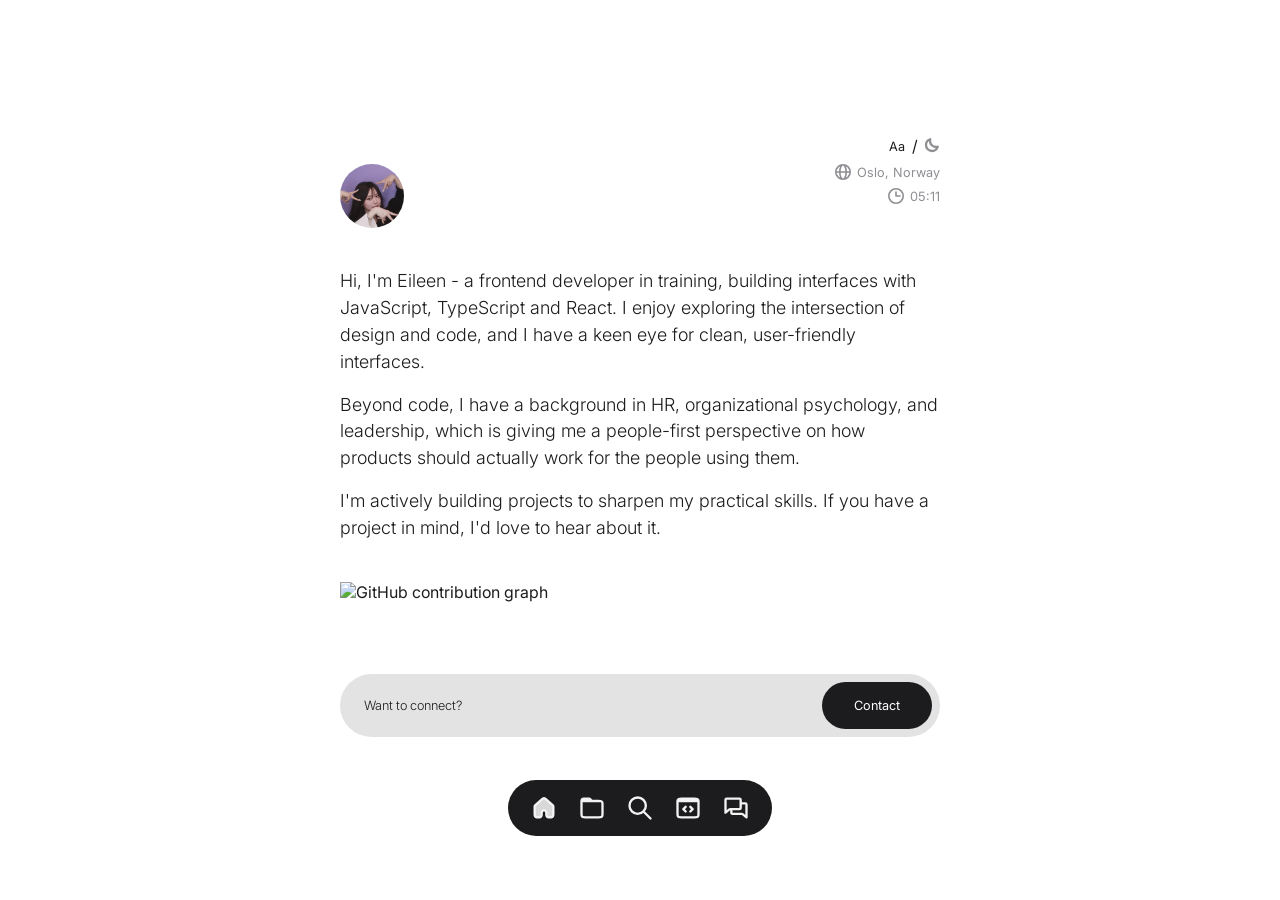
==== index.html @ 01916fe5 "Initial commit: portfolio structure with HTML, CSS and JS" ====
<!DOCTYPE html>
<html lang="en">
<head>
    <meta charset="UTF-8">
    <meta name="viewport" content="width=device-width, initial-scale=1.0">
    <title>@Eileenkim</title>

    <link rel="stylesheet" href="assets/css/reset.css">
    <link rel="stylesheet" href="assets/css/variables.css">
    <link rel="stylesheet" href="assets/css/fonts.css">
    <link rel="stylesheet" href="assets/css/style.css">
</head>
<body>
    <div class="utility-toggle">
        <button id="toggle-lang" class="toggle-btn">Aa</button>
        <span class="toggle-divider">/</span>
        <button id="toggle-theme" class="toggle-btn">
            <img src="assets/icons/moon.svg" alt="Dark Mode">
        </button>
    </div>
    <header class="profile-header">
        <img src="assets/images/profile-pic.png" class="avatar" alt="Eileen Kim">

        <div class="meta">
            <div class="meta-location">
                <img src="assets/icons/globe.svg" class="profile-header-icon" alt="">
                <span>Oslo, Norway</span>
            </div>

            <div class="meta-clock">
                <img src="assets/icons/clock.svg" class="profile-header-icon" alt="">
                <time id="oslo-time"></time>
            </div>
        </div>
    </header>

    <main>
        <section class="text-section">
            <p>
                Hi, I'm Eileen - a frontend developer in training, building interfaces with JavaScript, TypeScript and React. I enjoy exploring the intersection of design and code, and I have a keen eye for clean, user-friendly interfaces.
            </p>

            <p>
                Beyond code, I have a background in HR, organizational psychology, and leadership, which is giving me a people-first perspective on how products should actually work for the people using them.
            </p>
                
            <p>
                I'm actively building projects to sharpen my practical skills. If you have a project in mind, I'd love to hear about it.
            </p>
        </section>

        <section class="github-section">
            <img src="https://ghchart.rshah.org/eileenkim-0" alt="GitHub contribution graph">
        </section>

        <section class="contact-cta">
            <p>Want to connect?</p>
            <button class="cta-button" id="copy-mail">Contact</button>
        </section>
    </main>

    <nav class="bottom-nav">
        <a href="index.html" class="nav-item">
            <img src="assets/icons/home-active.svg" alt="Home page">
        </a>

        <a href="projects.html" class="nav-item">
            <img src="assets/icons/folder.svg" alt="My projects">
        </a>

        <a href="explored.html" class="nav-item">
            <img src="assets/icons/search.svg" alt="Explored components">
        </a>

        <a href="about.html" class="nav-item">
            <img src="assets/icons/code.svg" alt="My technology languages">
        </a>

        <button class="nav-item" id="toggle-socials">
            <img src="assets/icons/chat.svg" alt="Socials">
        </button>
    </nav>

    <script src="script.js"></script>
</body>
</html>
---- assets/css/variables.css ----
:root {
    --color-white: #fff;
    --color-light-grey: #E3E3E3;
    --color-grey: #8E8E93;
    --color-black: #1c1c1e;
    --color-accent: #ff8fa3;

    --font-family: 'Inter';
    --font-size-sm: 0.8rem;
    --font-size-base: 1.12rem;
    --font-size-lg: 1.25rem;

}

body.dark-mode {
    --color-white: #303030;
    --color-black: #F2F2F2;
}
---- assets/css/fonts.css ----
@font-face {
  font-family: 'Inter';
  src: url('../fonts/Inter_18pt-Light.ttf') format('truetype');
  font-weight: 300;
}

@font-face {
  font-family: 'Inter';
  src: url('../fonts/Inter_18pt-Regular.ttf') format('truetype');
  font-weight: 400;
}

@font-face {
  font-family: 'Inter';
  src: url('../fonts/Inter_18pt-SemiBold.ttf') format('truetype');
  font-weight: 600;
}
---- assets/css/style.css ----
body {
    max-width: 600px;
    margin: 0 auto;
    padding: 3rem 0;
    font-family: var(--font-family);
    background-color: var(--color-white);
    color: var(--color-black);
}

@media (min-width: 768px) {
    body {
        padding-top: 8.5rem;
    }
}

main > section {
    margin-bottom: 2.5rem;
}

.utility-toggle {
    display: flex;
    justify-content: flex-end;
    align-items: center;
    gap: 0.4rem;
    margin-bottom: 0.5rem;
}

.toggle-btn {
    background: none;
    border: none;
    outline: none;
    font-family: var(--font-family);
    font-size: var(--font-size-sm);
    color: var(--color-black);
    padding: 0;
}

.toggle-btn img {
    width: 1rem;
    height: 1rem;
}

.profile-header {
    display: flex;
    justify-content: space-between;
    align-items: flex-start;
    margin-bottom: 2.5rem;
}

.avatar {
    width: 4rem;
    height: 4rem;
    border-radius: 50%;
}

.meta {
    display: flex;
    flex-direction: column;
    align-items: flex-end;
    gap: 0.5rem;
}

.meta-location,
.meta-clock {
    display: flex;
    align-items: center;
    color: var(--color-grey);
    font-size: var(--font-size-sm);
    font-weight: 400;
    gap: 0.4rem;
}

.profile-header-icon {
    width: 1rem;
    height: 1rem;
}

.text-section p {
    font-weight: 300;
    font-size: var(--font-size-base);
    line-height: 1.5;
    margin-bottom: 1rem;
}

.text-section p:last-child {
    margin-bottom: 0;
}

.github-section {
    margin-bottom: 4.5rem;
}

.github-section img {
    width: 100%;
    height: auto;

}

.contact-cta {
    display: flex;
    justify-content: space-between;
    align-items: center;
    background-color: var(--color-light-grey);
    border-radius: 2rem;
    padding: 0.5rem 0.5rem 0.5rem 1.5rem;
}

.contact-cta p {
    font-weight: 300;
    font-size: var(--font-size-sm);
    color: #1c1c1e;
}

.cta-button {
    background-color: #1c1c1e;
    color: #fff;
    border: none;
    font-family: var(--font-family);
    font-size: var(--font-size-sm);
    font-weight: 400;
    border-radius: 2rem;
    padding: 1rem 2rem;
    cursor: pointer;
}

.bottom-nav {
    display: flex;
    background-color: #1c1c1e;
    border-radius: 2rem;
    padding: 0.5rem 1rem;
    justify-content: center;
    align-items: center;
    gap: 0.5rem;
    position: fixed;
    left: 50%;
    bottom: 4rem;
    transform: translateX(-50%);
}

.nav-item {
    width: 2.5rem;
    height: 2.5rem;
    display: flex;
    align-items: center;
    justify-content: center;
    border-radius: 50%;
    background: none;
    border: none;
    text-decoration: none;
    cursor: pointer;
}

.nav-item img {
    width: 1.8rem;
    height: 1.8rem;
}
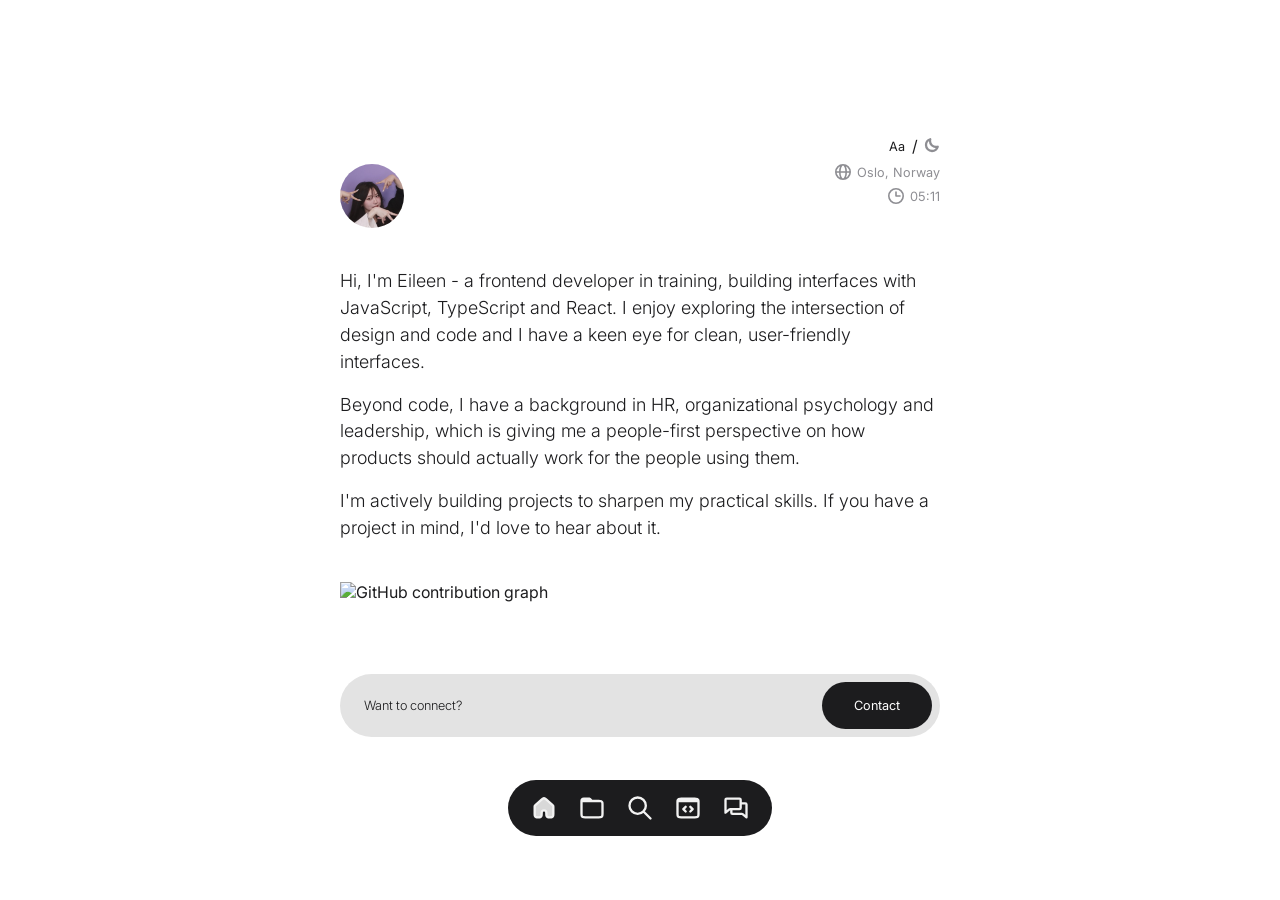
==== commit a1ace7a5: "Added socials toggle to navigation dock" ====
--- a/index.html
+++ b/index.html
@@ -5,6 +5,7 @@
     <meta name="viewport" content="width=device-width, initial-scale=1.0">
     <title>@Eileenkim</title>
 
+    <link rel="icon" href="assets/icons/terminal.svg">
     <link rel="stylesheet" href="assets/css/reset.css">
     <link rel="stylesheet" href="assets/css/variables.css">
     <link rel="stylesheet" href="assets/css/fonts.css">
@@ -15,7 +16,7 @@
         <button id="toggle-lang" class="toggle-btn">Aa</button>
         <span class="toggle-divider">/</span>
         <button id="toggle-theme" class="toggle-btn">
-            <img src="assets/icons/moon.svg" alt="Dark Mode">
+            <img id="toggle-icon" src="assets/icons/moon.svg" alt="Dark Mode">
         </button>
     </div>
     <header class="profile-header">
@@ -37,11 +38,11 @@
     <main>
         <section class="text-section">
             <p>
-                Hi, I'm Eileen - a frontend developer in training, building interfaces with JavaScript, TypeScript and React. I enjoy exploring the intersection of design and code, and I have a keen eye for clean, user-friendly interfaces.
+                Hi, I'm Eileen - a frontend developer in training, building interfaces with JavaScript, TypeScript and React. I enjoy exploring the intersection of design and code and I have a keen eye for clean, user-friendly interfaces.
             </p>
 
             <p>
-                Beyond code, I have a background in HR, organizational psychology, and leadership, which is giving me a people-first perspective on how products should actually work for the people using them.
+                Beyond code, I have a background in HR, organizational psychology and leadership, which is giving me a people-first perspective on how products should actually work for the people using them.
             </p>
                 
             <p>
@@ -60,25 +61,45 @@
     </main>
 
     <nav class="bottom-nav">
-        <a href="index.html" class="nav-item">
-            <img src="assets/icons/home-active.svg" alt="Home page">
-        </a>
+        <div class="nav-default" id="nav-default">
+            <a href="index.html" class="nav-item">
+                <img src="assets/icons/home-active.svg" alt="Home page">
+            </a>
+            
+            <a href="projects.html" class="nav-item">
+                <img src="assets/icons/folder.svg" alt="My projects">
+            </a>
+            
+            <a href="explored.html" class="nav-item">
+                <img src="assets/icons/search.svg" alt="Explored components">
+            </a>
+            
+            <a href="tech.html" class="nav-item">
+                <img src="assets/icons/code.svg" alt="My technology languages">
+            </a>
+            
+            <button class="nav-item" id="toggle-socials">
+                <img src="assets/icons/chat.svg" alt="Socials">
+            </button>
+        </div>
 
-        <a href="projects.html" class="nav-item">
-            <img src="assets/icons/folder.svg" alt="My projects">
-        </a>
+        <div class="nav-socials" id="nav-socials" style="display: none;">
+            <button class="nav-item" id="close-socials">
+                <img src="assets/icons/back.svg" alt="Close socials">
+            </button>
 
-        <a href="explored.html" class="nav-item">
-            <img src="assets/icons/search.svg" alt="Explored components">
-        </a>
+            <a href="https://github.com/eileenkim-0" target="_blank" class="nav-item">
+                <img src="assets/icons/github-white.svg" alt="GitHub">
+            </a>
 
-        <a href="about.html" class="nav-item">
-            <img src="assets/icons/code.svg" alt="My technology languages">
-        </a>
+            <a href="https://linkedin.com/in/eileen-kim-417214236" target="_blank" class="nav-item">
+            <img src="assets/icons/linkedin.svg" alt="LinkedIn">
+            </a>
 
-        <button class="nav-item" id="toggle-socials">
-            <img src="assets/icons/chat.svg" alt="Socials">
-        </button>
+            <a href="https://instagram.com/eileenkim_" target="_blank" class="nav-item">
+                <img src="assets/icons/instagram.svg" alt="Instagram">
+            </a>
+        </div>
     </nav>
 
     <script src="script.js"></script>
--- a/assets/css/variables.css
+++ b/assets/css/variables.css
@@ -16,4 +16,5 @@
 body.dark-mode {
     --color-white: #303030;
     --color-black: #F2F2F2;
+    --color-light-grey: #454545
 }
--- a/assets/css/style.css
+++ b/assets/css/style.css
@@ -93,14 +93,13 @@
 .github-section img {
     width: 100%;
     height: auto;
-
 }
 
 .contact-cta {
     display: flex;
     justify-content: space-between;
     align-items: center;
-    background-color: var(--color-light-grey);
+    background-color: #E3E3E3;
     border-radius: 2rem;
     padding: 0.5rem 0.5rem 0.5rem 1.5rem;
 }
@@ -140,6 +139,7 @@
 .nav-item {
     width: 2.5rem;
     height: 2.5rem;
+
     display: flex;
     align-items: center;
     justify-content: center;
@@ -147,6 +147,7 @@
     background: none;
     border: none;
     text-decoration: none;
+    transition: background-color 0.15s ease;
     cursor: pointer;
 }
 
@@ -154,3 +155,15 @@
     width: 1.8rem;
     height: 1.8rem;
 }
+
+.nav-item:hover {
+    background-color: rgba(255, 255, 255, 0.356);
+    border-radius: 0.75rem;
+}
+
+.nav-default,
+.nav-socials {
+    display: flex;
+    align-items: center;
+    gap: 0.5rem;
+}
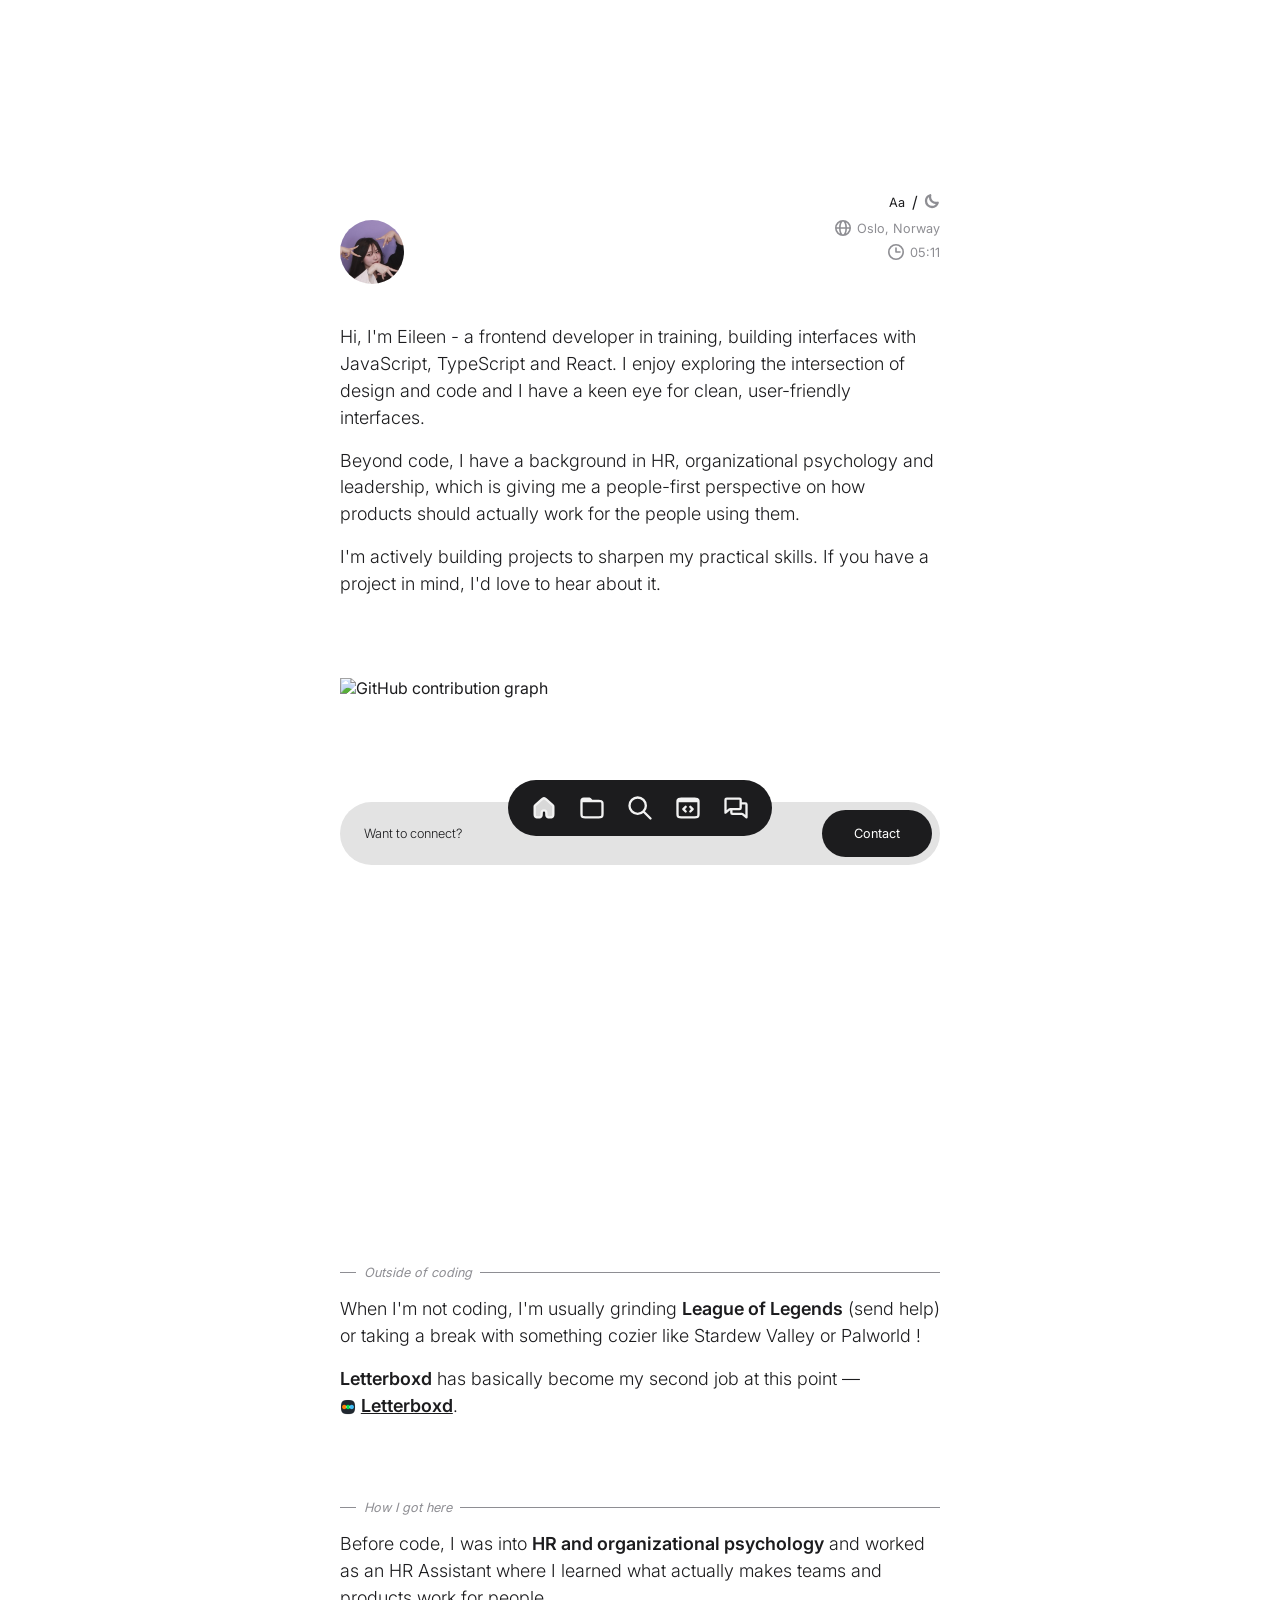
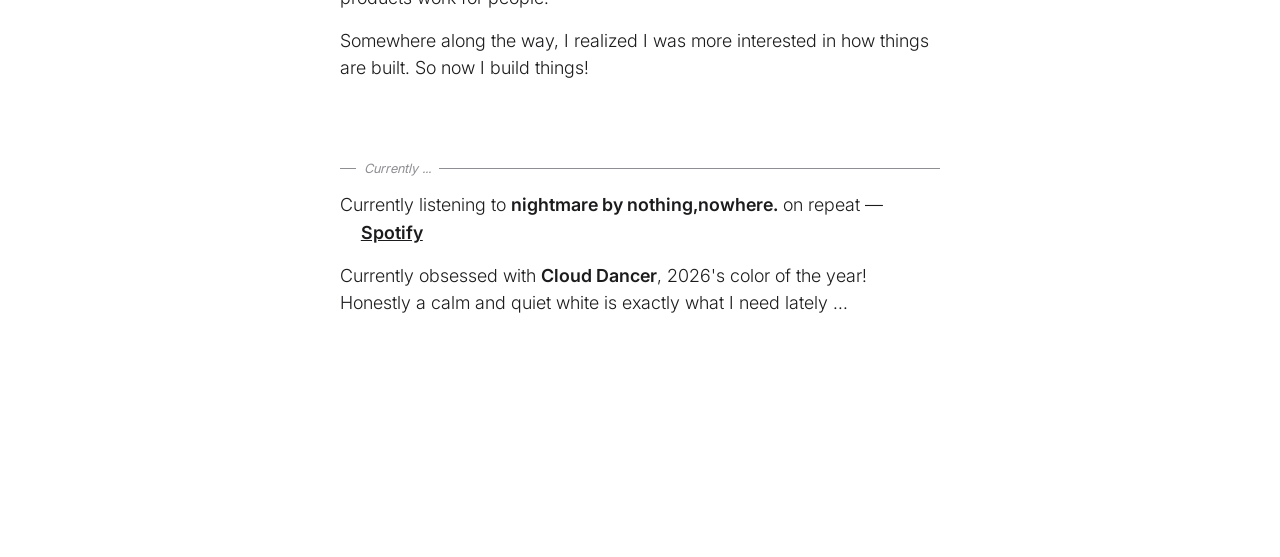
==== commit e07ad950: "added about-me sections" ====
--- a/index.html
+++ b/index.html
@@ -10,6 +10,7 @@
     <link rel="stylesheet" href="assets/css/variables.css">
     <link rel="stylesheet" href="assets/css/fonts.css">
     <link rel="stylesheet" href="assets/css/style.css">
+    <link rel="stylesheet" href="assets/css/index.css">
 </head>
 <body>
     <div class="utility-toggle">
@@ -58,6 +59,35 @@
             <p>Want to connect?</p>
             <button class="cta-button" id="copy-mail">Contact</button>
         </section>
+
+        <section class="aboutme-section">
+            <div class="section-label">
+                <span>Outside of coding</span>
+            </div>
+            <p>When I'm not coding, I'm usually grinding <strong>League of Legends</strong> (send help) or taking a break with something cozier like Stardew Valley or Palworld !</p>
+
+            <p><strong>Letterboxd</strong> has basically become my second job at this point — <a href="https://letterboxd.com/daylilly_" target="_blank" class="inline-link inline-link-letterboxd"><img src="assets/icons/letterboxd.png" alt="">Letterboxd</a>.</p>
+        </section>
+
+        <section class="aboutme-section">
+            <div class="section-label">
+                <span>How I got here</span>
+            </div>
+
+            <p>Before code, I was into <strong>HR and organizational psychology</strong> and worked as an HR Assistant where I learned what actually makes teams and products work for people.</p>
+
+            <p>Somewhere along the way, I realized I was more interested in how things are built. So now I build things!</p>
+        </section>
+
+        <section class="aboutme-section">
+            <div class="section-label">
+                <span>Currently ...</span>
+            </div>
+
+            <p>Currently listening to <strong>nightmare by nothing,nowhere.</strong> on repeat — <a href="https://open.spotify.com/track/4ELpTiWFYUgFBzrjqt5Q8e" target="_blank" class="inline-link inline-link-spotify"><img src="assets/icons/spotify.svg" alt="" class="spotify-spinning">Spotify</a></p>
+
+            <p>Currently obsessed with <span class="cloud-hover"><strong>Cloud Dancer</strong></span>, 2026's color of the year! Honestly a calm and quiet white is exactly what I need lately ...</p>
+        </section>
     </main>
 
     <nav class="bottom-nav">
--- a/assets/css/style.css
+++ b/assets/css/style.css
@@ -9,12 +9,18 @@
 
 @media (min-width: 768px) {
     body {
-        padding-top: 8.5rem;
+        padding-top: 12rem;
+    }
+}
+
+@media (max-width: 480px) {
+    body {
+        padding: 2.5rem 1.5rem;
     }
 }
 
 main > section {
-    margin-bottom: 2.5rem;
+    margin-bottom: 5rem;
 }
 
 .utility-toggle {
@@ -87,7 +93,7 @@
 }
 
 .github-section {
-    margin-bottom: 4.5rem;
+    margin-bottom: 6.5rem;
 }
 
 .github-section img {
@@ -102,6 +108,7 @@
     background-color: #E3E3E3;
     border-radius: 2rem;
     padding: 0.5rem 0.5rem 0.5rem 1.5rem;
+    margin-bottom: 25rem;
 }
 
 .contact-cta p {
--- a/assets/css/index.css
+++ b/assets/css/index.css
@@ -0,0 +1,98 @@
+.section-label {
+    font-size: var(--font-size-sm);
+    font-style: italic;
+    color: var(--color-grey);
+
+    display: flex;
+    align-items: center;
+    gap: 0.5rem;
+    margin-bottom: 1rem;
+}
+
+.section-label::before {
+    content: "";
+    width: 1rem;
+    height: 1px;
+    background-color: var(--color-grey);
+}
+
+.section-label::after {
+    content: "";
+    height: 1px;
+    background-color: var(--color-grey);
+    flex: 1;
+}
+
+.aboutme-section p {
+    font-weight: 300;
+    font-size: var(--font-size-base);
+    line-height: 1.5;
+    margin-bottom: 1rem;
+}
+
+.aboutme-section p:last-child {
+    margin-bottom: 0;
+}
+
+.inline-link {
+    color: var(--color-black);
+    text-decoration: underline;
+    font-weight: 600;
+
+    display: inline-flex;
+    align-items: center;
+    gap: 0.3rem;
+    vertical-align: middle;
+
+    transition: color 0.2s ease;
+}
+
+.inline-link:visited {
+    color: var(--color-black);
+}
+
+.inline-link-letterboxd:hover {
+    color: #40bcf4;
+}
+
+.inline-link-spotify:hover {
+    color: #1DB954;
+}
+
+.inline-link img {
+    width: 1rem;
+    height: 1rem;
+}
+
+.spotify-spinning {
+    animation: spin-cd 3s linear infinite;
+}
+
+@keyframes spin-cd {
+    from { transform: rotate(0deg); }
+    to { transform: rotate(360deg); }
+}
+
+.cloud-hover {
+    position: relative;
+}
+
+.cloud-hover::after {
+    content: "";
+    position: absolute;
+    bottom: -2px;
+    left: 0;
+    width: 0;
+    height: 2px;
+    background: #F0EDE5;
+    border-bottom: 1px solid var(--color-grey);
+    transition: width 0.3s ease;
+}
+
+.cloud-hover:hover::after {
+    width: 100%;
+}
+
+.aboutme-section:last-child {
+    margin-bottom: 12rem;
+}
